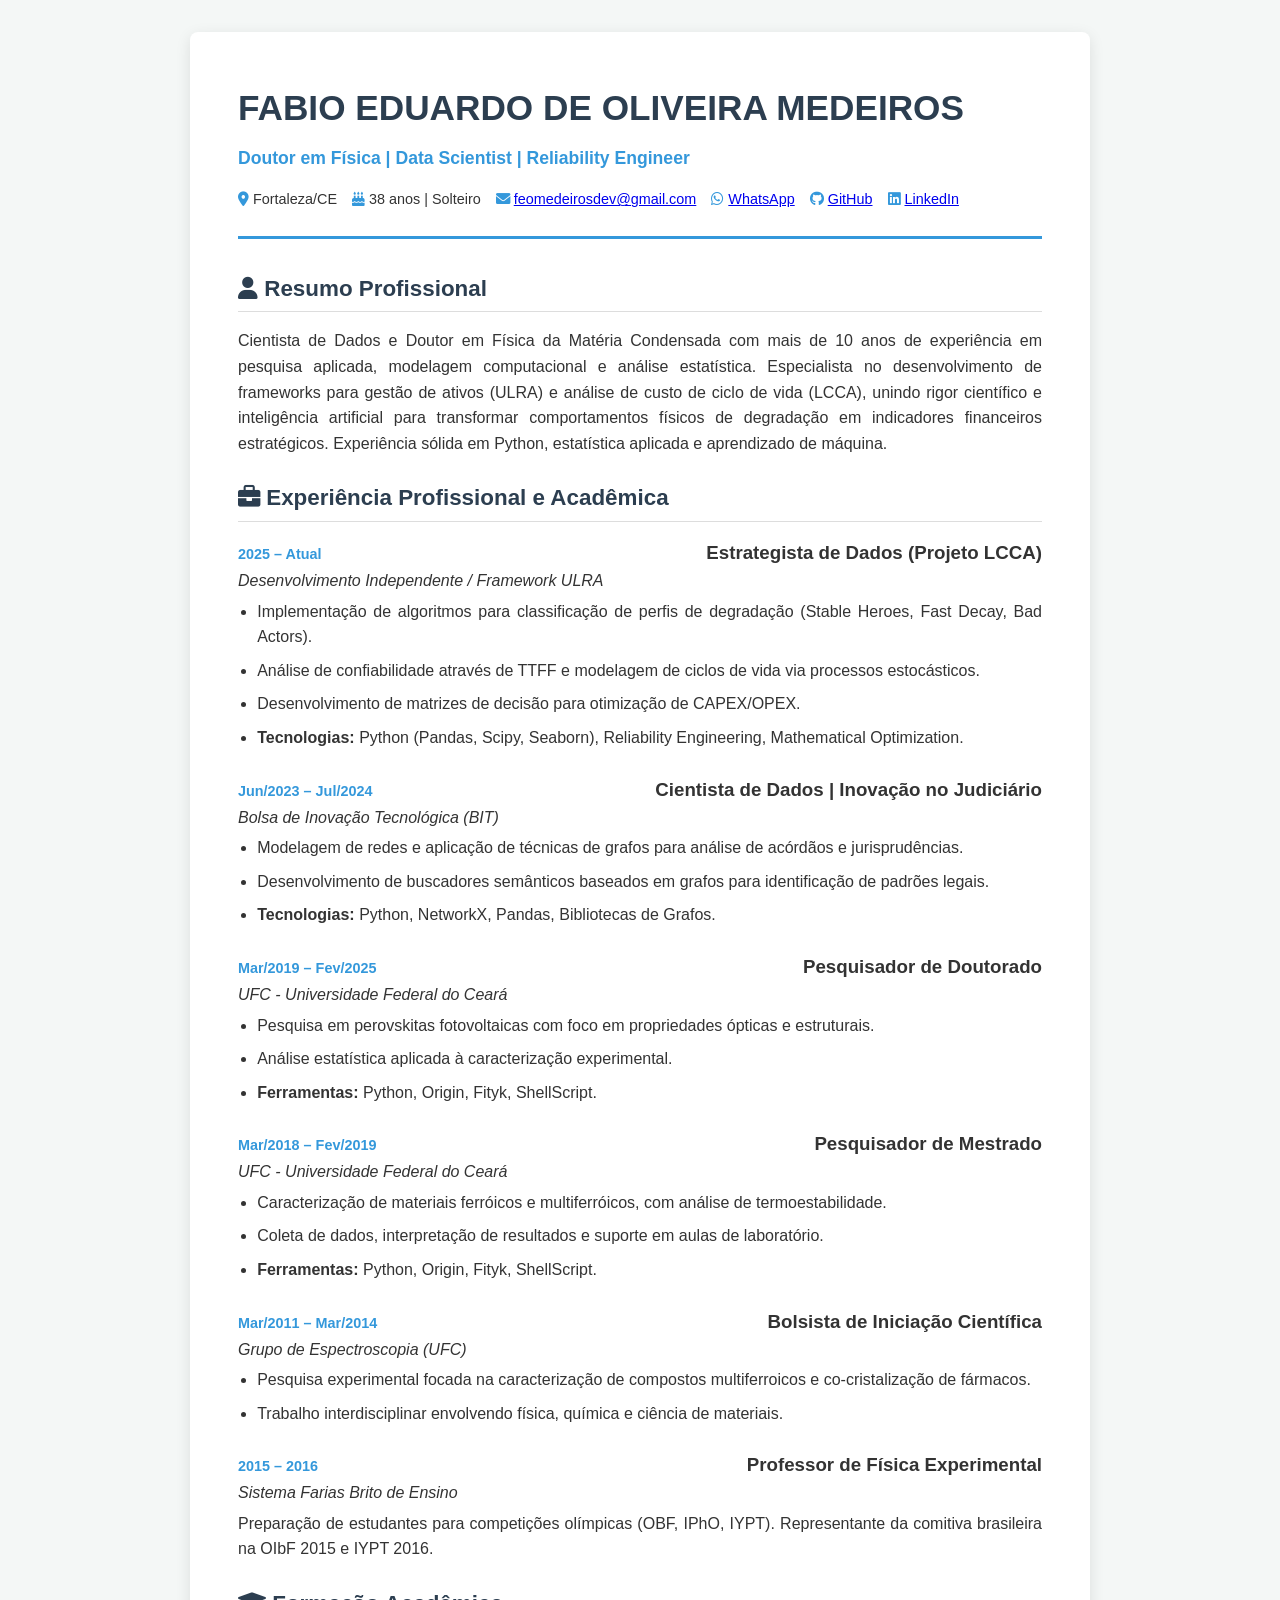
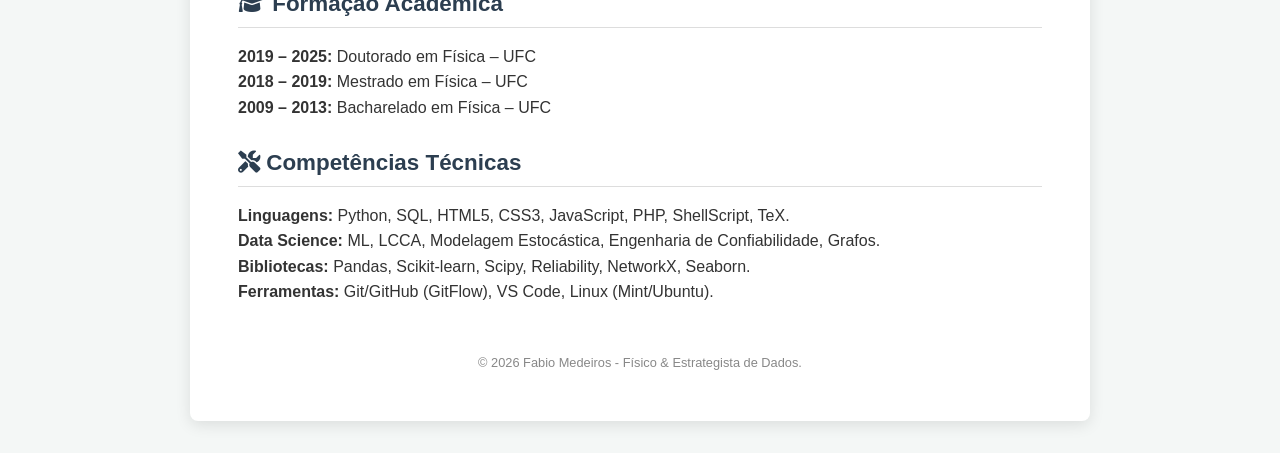
==== index.html @ d7c1f57a "new page" ====
<!DOCTYPE html>
<html lang="pt-br">
<head>
    <meta charset="UTF-8">
    <meta name="viewport" content="width=device-width, initial-scale=1.0">
    <title>Currículo | Fabio E. O. Medeiros</title>
    <link rel="stylesheet" href="print.css" media="print">
    <link rel="stylesheet" href="style.css">
    <link rel="stylesheet" href="https://cdnjs.cloudflare.com/ajax/libs/font-awesome/6.0.0/css/all.min.css">
</head>
<body>
    <div class="container">
        <header>
            <h1>FABIO EDUARDO DE OLIVEIRA MEDEIROS</h1>
            <p class="subtitle">Doutor em Física | Data Scientist | Reliability Engineer</p>
            
            <div class="contact-info">
                <span><i class="fas fa-map-marker-alt"></i> Fortaleza/CE</span>
                <span><i class="fas fa-birthday-cake"></i> 38 anos | Solteiro</span>
                <span><i class="fas fa-envelope"></i> <a href="mailto:feomedeirosdev@gmail.com">feomedeirosdev@gmail.com</a></span>
                <span><i class="fab fa-whatsapp"></i> <a href="https://wa.me/5585988275798" target="_blank">WhatsApp</a></span>
                <span><i class="fab fa-github"></i> <a href="https://github.com/feomedeirosdev" target="_blank">GitHub</a></span>
                <span><i class="fab fa-linkedin"></i> <a href="https://linkedin.com/in/fabio-medeiros-708567262" target="_blank">LinkedIn</a></span>
            </div>
        </header>

        <section id="resumo">
            <h2><i class="fas fa-user"></i> Resumo Profissional</h2>
            <p>
                Cientista de Dados e Doutor em Física da Matéria Condensada com mais de 10 anos de experiência em pesquisa aplicada, modelagem computacional e análise estatística. Especialista no desenvolvimento de frameworks para gestão de ativos (ULRA) e análise de custo de ciclo de vida (LCCA), unindo rigor científico e inteligência artificial para transformar comportamentos físicos de degradação em indicadores financeiros estratégicos. Experiência sólida em Python, estatística aplicada e aprendizado de máquina.
            </p>
        </section>

        <section id="experiencia">
            <h2><i class="fas fa-briefcase"></i> Experiência Profissional e Acadêmica</h2>

            <article class="item">
                <div class="header-item">
                    <span class="period"><time datetime="2025">2025</time> – <time datetime="2026">Atual</time></span>
                    <h3>Estrategista de Dados (Projeto LCCA)</h3>
                </div>
                <p class="company">Desenvolvimento Independente / Framework ULRA</p>
                <ul>
                    <li>Implementação de algoritmos para classificação de perfis de degradação (Stable Heroes, Fast Decay, Bad Actors).</li>
                    <li>Análise de confiabilidade através de TTFF e modelagem de ciclos de vida via processos estocásticos.</li>
                    <li>Desenvolvimento de matrizes de decisão para otimização de CAPEX/OPEX.</li>
                    <li><strong>Tecnologias:</strong> Python (Pandas, Scipy, Seaborn), Reliability Engineering, Mathematical Optimization.</li>
                </ul>
            </article>

            <article class="item">
                <div class="header-item">
                    <span class="period"><time datetime="2023-06">Jun/2023</time> – <time datetime="2024-07">Jul/2024</time></span>
                    <h3>Cientista de Dados | Inovação no Judiciário</h3>
                </div>
                <p class="company">Bolsa de Inovação Tecnológica (BIT)</p>
                <ul>
                    <li>Modelagem de redes e aplicação de técnicas de grafos para análise de acórdãos e jurisprudências.</li>
                    <li>Desenvolvimento de buscadores semânticos baseados em grafos para identificação de padrões legais.</li>
                    <li><strong>Tecnologias:</strong> Python, NetworkX, Pandas, Bibliotecas de Grafos.</li>
                </ul>
            </article>

            <article class="item">
                <div class="header-item">
                    <span class="period"><time datetime="2019-03">Mar/2019</time> – <time datetime="2025-02">Fev/2025</time></span>
                    <h3>Pesquisador de Doutorado</h3>
                </div>
                <p class="company">UFC - Universidade Federal do Ceará</p>
                <ul>
                    <li>Pesquisa em perovskitas fotovoltaicas com foco em propriedades ópticas e estruturais.</li>
                    <li>Análise estatística aplicada à caracterização experimental.</li>
                    <li><strong>Ferramentas:</strong> Python, Origin, Fityk, ShellScript.</li>
                </ul>
            </article>

            <article class="item">
                <div class="header-item">
                    <span class="period"><time datetime="2018-03">Mar/2018</time> – <time datetime="2019-02">Fev/2019</time></span>
                    <h3>Pesquisador de Mestrado</h3>
                </div>
                <p class="company">UFC - Universidade Federal do Ceará</p>
                <ul>
                    <li>Caracterização de materiais ferróicos e multiferróicos, com análise de termoestabilidade.</li>
                    <li>Coleta de dados, interpretação de resultados e suporte em aulas de laboratório.</li>
                    <li><strong>Ferramentas:</strong> Python, Origin, Fityk, ShellScript.</li>
                </ul>
            </article>

            <article class="item">
                <div class="header-item">
                    <span class="period"><time datetime="2011-03">Mar/2011</time> – <time datetime="2014-03">Mar/2014</time></span>
                    <h3>Bolsista de Iniciação Científica</h3>
                </div>
                <p class="company">Grupo de Espectroscopia (UFC)</p>
                <ul>
                    <li>Pesquisa experimental focada na caracterização de compostos multiferroicos e co-cristalização de fármacos.</li>
                    <li>Trabalho interdisciplinar envolvendo física, química e ciência de materiais.</li>
                </ul>
            </article>

            <article class="item">
                <div class="header-item">
                    <span class="period"><time datetime="2015">2015</time> – <time datetime="2016">2016</time></span>
                    <h3>Professor de Física Experimental</h3>
                </div>
                <p class="company">Sistema Farias Brito de Ensino</p>
                <p>Preparação de estudantes para competições olímpicas (OBF, IPhO, IYPT). Representante da comitiva brasileira na OIbF 2015 e IYPT 2016.</p>
            </article>
        </section>

        <section id="formacao">
            <h2><i class="fas fa-graduation-cap"></i> Formação Acadêmica</h2>
            <p><strong><time datetime="2019">2019</time> – <time datetime="2025">2025</time>:</strong> Doutorado em Física – UFC</p>
            <p><strong><time datetime="2018">2018</time> – <time datetime="2019">2019</time>:</strong> Mestrado em Física – UFC</p>
            <p><strong><time datetime="2009">2009</time> – <time datetime="2013">2013</time>:</strong> Bacharelado em Física – UFC</p>
        </section>

        <section id="skills">
            <h2><i class="fas fa-tools"></i> Competências Técnicas</h2>
            <div class="">
                <div><strong>Linguagens:</strong> Python, SQL, HTML5, CSS3, JavaScript, PHP, ShellScript, TeX.</div>
                <div><strong>Data Science:</strong> ML, LCCA, Modelagem Estocástica, Engenharia de Confiabilidade, Grafos.</div>
                <div><strong>Bibliotecas:</strong> Pandas, Scikit-learn, Scipy, Reliability, NetworkX, Seaborn.</div>
                <div><strong>Ferramentas:</strong> Git/GitHub (GitFlow), VS Code, Linux (Mint/Ubuntu).</div>
            </div>
        </section>

        <footer>
            <p>&copy; 2026 Fabio Medeiros - Físico & Estrategista de Dados.</p>
        </footer>
    </div>
</body>
</html>
---- print.css ----
/* Configurações de Página */
@page {
    margin: 1.5cm;
    size: A4;
}

body {
    background: #fff !important;
    color: #000 !important;
    font-size: 10pt;
    padding: 0;
}

.container {
    width: 100% !important;
    max-width: 100% !important;
    box-shadow: none !important;
    margin: 0 !important;
    padding: 0 !important;
}

/* Esconder elementos desnecessários na impressão */
.tema-switcher, 
.fa-whatsapp, 
.fab, 
.fas,
footer {
    display: none !important;
}

/* Ajustes de Tipografia */
h1 {
    font-size: 20pt;
    margin-bottom: 5pt;
    color: #000 !important;
    text-transform: uppercase;
}

h2 {
    font-size: 14pt;
    border-bottom: 2pt solid #333 !important;
    margin-top: 15pt;
    margin-bottom: 8pt;
    color: #000 !important;
}

h3 {
    font-size: 11pt;
    margin-bottom: 2pt;
}

.subtitle {
    font-size: 12pt;
    color: #333 !important;
    font-weight: bold;
}

.contact-info {
    border-bottom: 1pt solid #eee;
    padding-bottom: 10pt;
    margin-bottom: 15pt;
    display: block !important; /* Força vertical ou horizontal simples */
}

.contact-info span {
    display: inline-block;
    margin-right: 15pt;
}

.contact-info a {
    text-decoration: none;
    color: #000 !important;
}

/* Gerenciamento de Quebra de Página */
article {
    page-break-inside: avoid; /* Evita que uma experiência seja cortada ao meio */
    margin-bottom: 12pt;
}

ul {
    margin-top: 5pt;
}

li {
    margin-bottom: 2pt;
}

.skills-grid {
    display: block !important; /* Melhor que grid para impressão */
}

.skills-grid div {
    margin-bottom: 4pt;
}

/* Links em preto e sem sublinhado */
a {
    color: #000 !important;
    text-decoration: none !important;
}
---- style.css ----
:root {
    --primary-color: #2c3e50;
    --accent-color: #3498db;
    --text-color: #333;
    --bg-color: #f4f7f6;
}

* {
    margin: 0;
    padding: 0;
    box-sizing: border-box;
}

body {
    font-family: 'Segoe UI', Tahoma, Geneva, Verdana, sans-serif;
    line-height: 1.6;
    color: var(--text-color);
    background-color: var(--bg-color);
    padding: 2rem 1rem;
    line-height: 1.6;
    text-align: justify;
}

.container {
    max-width: 900px;
    margin: 0 auto;
    background: #fff;
    padding: 3rem;
    box-shadow: 0 4px 15px rgba(0, 0, 0, 0.1);
    border-radius: 8px;
}

header {
    border-bottom: 3px solid var(--accent-color);
    padding-bottom: 1.5rem;
    margin-bottom: 2rem;
}

h1 {
    color: var(--primary-color);
    font-size: 2.2rem;
    margin-bottom: 0.5rem;
    text-align: left;
}

.subtitle {
    color: var(--accent-color);
    font-weight: bold;
    font-size: 1.1rem;
}

.contact-info {
    margin-top: 1rem;
    display: flex;
    flex-wrap: wrap;
    gap: 15px;
    font-size: 0.9rem;
}

.contact-info i {
    color: var(--accent-color);
}

h2 {
    color: var(--primary-color);
    border-bottom: 1px solid #ddd;
    margin: 1.5rem 0 1rem;
    padding-bottom: 5px;
    font-size: 1.4rem;
    text-align: left;
}

.item {
    margin-bottom: 1.5rem;
}

.header-item {
    display: flex;
    justify-content: space-between;
    align-items: baseline;
}

.period {
    font-weight: bold;
    color: var(--accent-color);
    font-size: 0.9rem;
}

.company {
    font-style: italic;
    margin-bottom: 5px;
}

ul {
    margin-left: 1.2rem;
    margin-top: 5px;
}

li {
    margin-bottom: 3px;
}

article ul li {
    margin-bottom: 8px;
}

.skills-grid {
    display: grid;
    grid-template-columns: repeat(auto-fit, minmax(200px, 1fr));
    gap: 10px;
}

footer {
    text-align: center;
    margin-top: 3rem;
    font-size: 0.8rem;
    color: #888;
}

@media (max-width: 600px) {
    .container {
        padding: 1.5rem;
    }

    .header-item {
        flex-direction: column;
    }
}
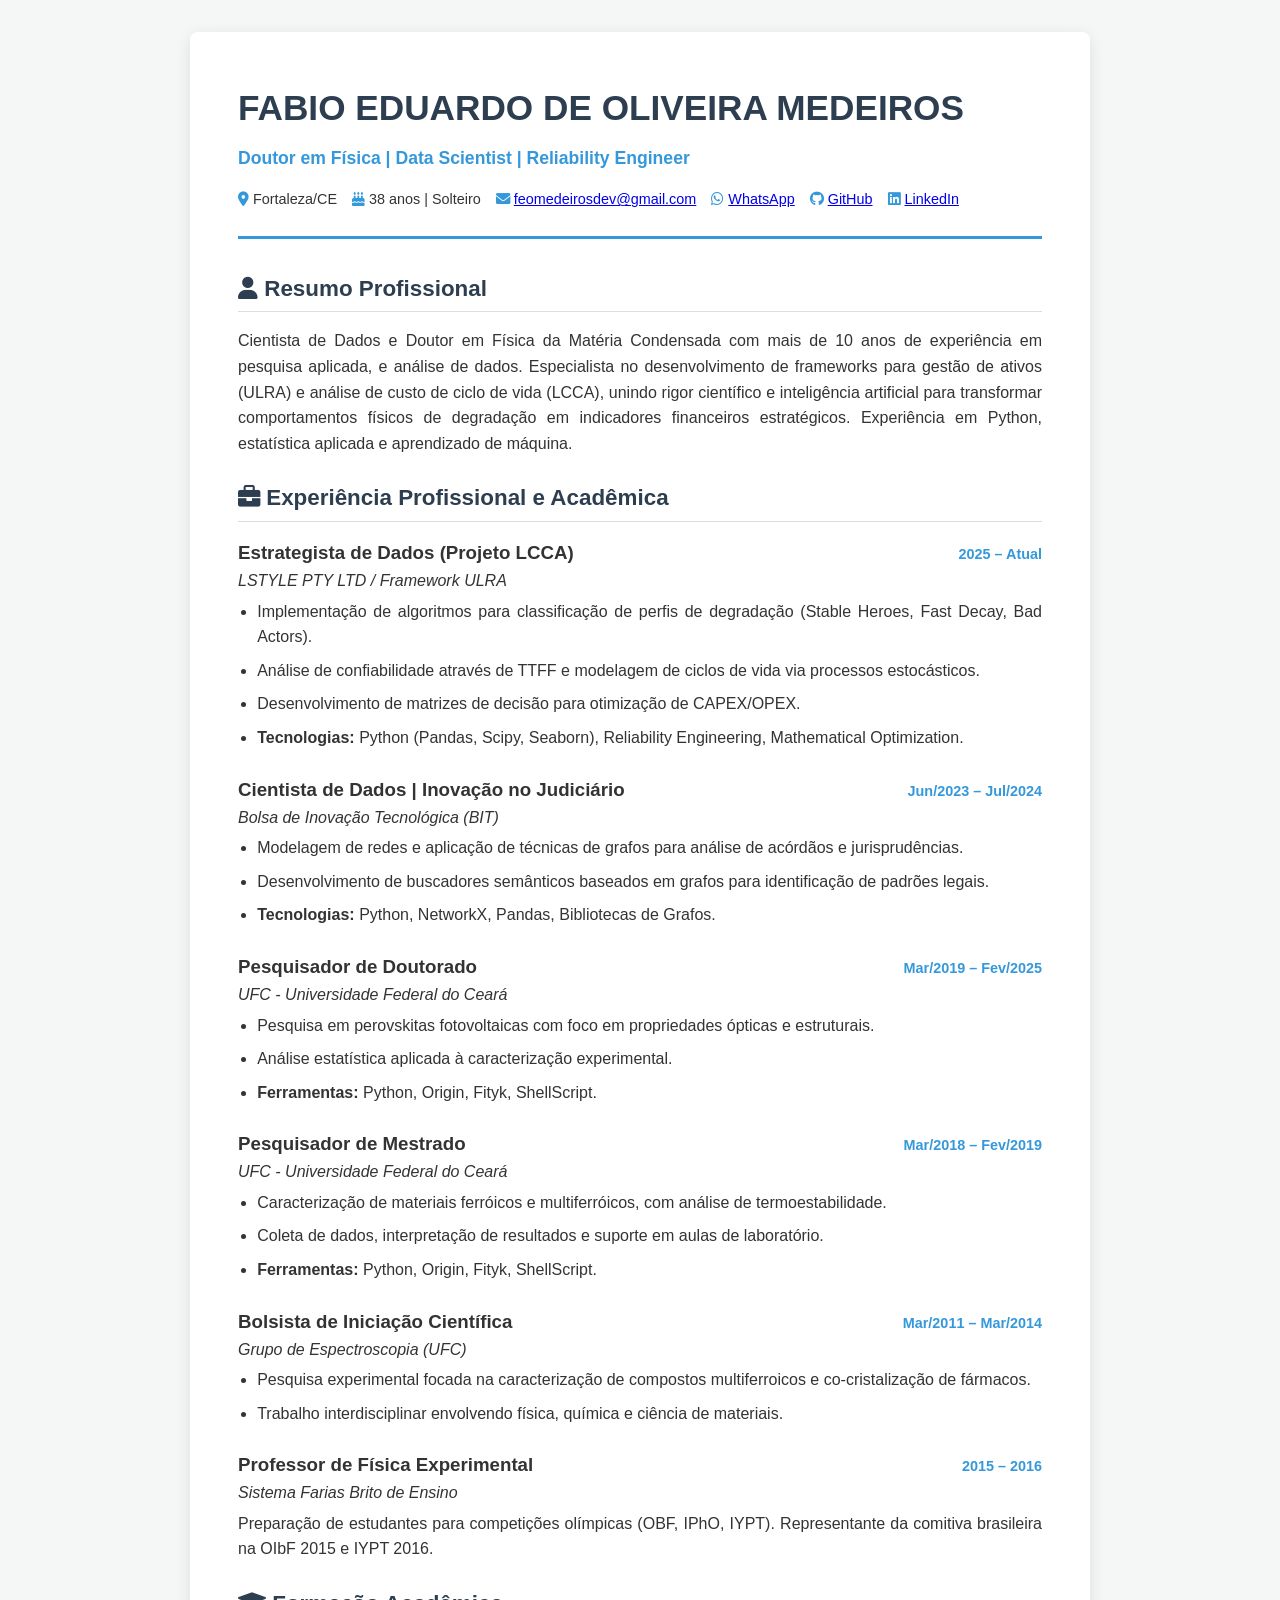
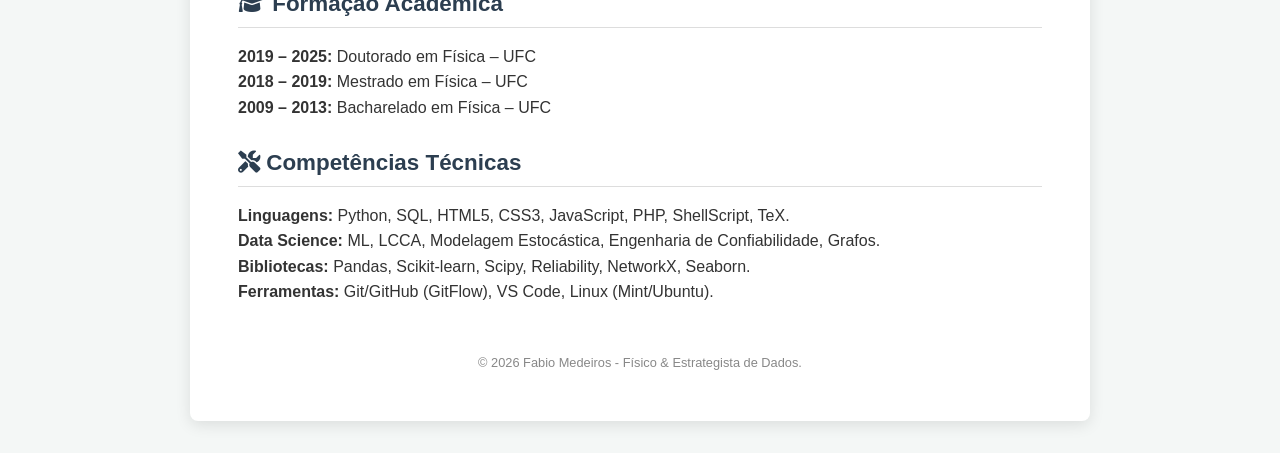
==== commit b4c36da9: "updates" ====
--- a/index.html
+++ b/index.html
@@ -27,7 +27,7 @@
         <section id="resumo">
             <h2><i class="fas fa-user"></i> Resumo Profissional</h2>
             <p>
-                Cientista de Dados e Doutor em Física da Matéria Condensada com mais de 10 anos de experiência em pesquisa aplicada, modelagem computacional e análise estatística. Especialista no desenvolvimento de frameworks para gestão de ativos (ULRA) e análise de custo de ciclo de vida (LCCA), unindo rigor científico e inteligência artificial para transformar comportamentos físicos de degradação em indicadores financeiros estratégicos. Experiência sólida em Python, estatística aplicada e aprendizado de máquina.
+                Cientista de Dados e Doutor em Física da Matéria Condensada com mais de 10 anos de experiência em pesquisa aplicada, e análise de dados. Especialista no desenvolvimento de frameworks para gestão de ativos (ULRA) e análise de custo de ciclo de vida (LCCA), unindo rigor científico e inteligência artificial para transformar comportamentos físicos de degradação em indicadores financeiros estratégicos. Experiência em Python, estatística aplicada e aprendizado de máquina.
             </p>
         </section>
 
@@ -36,10 +36,10 @@
 
             <article class="item">
                 <div class="header-item">
+                    <h3>Estrategista de Dados (Projeto LCCA)</h3>
                     <span class="period"><time datetime="2025">2025</time> – <time datetime="2026">Atual</time></span>
-                    <h3>Estrategista de Dados (Projeto LCCA)</h3>
                 </div>
-                <p class="company">Desenvolvimento Independente / Framework ULRA</p>
+                <p class="company">LSTYLE PTY LTD / Framework ULRA</p>
                 <ul>
                     <li>Implementação de algoritmos para classificação de perfis de degradação (Stable Heroes, Fast Decay, Bad Actors).</li>
                     <li>Análise de confiabilidade através de TTFF e modelagem de ciclos de vida via processos estocásticos.</li>
@@ -50,8 +50,8 @@
 
             <article class="item">
                 <div class="header-item">
+                    <h3>Cientista de Dados | Inovação no Judiciário</h3>
                     <span class="period"><time datetime="2023-06">Jun/2023</time> – <time datetime="2024-07">Jul/2024</time></span>
-                    <h3>Cientista de Dados | Inovação no Judiciário</h3>
                 </div>
                 <p class="company">Bolsa de Inovação Tecnológica (BIT)</p>
                 <ul>
@@ -63,8 +63,8 @@
 
             <article class="item">
                 <div class="header-item">
+                    <h3>Pesquisador de Doutorado</h3>
                     <span class="period"><time datetime="2019-03">Mar/2019</time> – <time datetime="2025-02">Fev/2025</time></span>
-                    <h3>Pesquisador de Doutorado</h3>
                 </div>
                 <p class="company">UFC - Universidade Federal do Ceará</p>
                 <ul>
@@ -76,8 +76,8 @@
 
             <article class="item">
                 <div class="header-item">
+                    <h3>Pesquisador de Mestrado</h3>
                     <span class="period"><time datetime="2018-03">Mar/2018</time> – <time datetime="2019-02">Fev/2019</time></span>
-                    <h3>Pesquisador de Mestrado</h3>
                 </div>
                 <p class="company">UFC - Universidade Federal do Ceará</p>
                 <ul>
@@ -89,8 +89,8 @@
 
             <article class="item">
                 <div class="header-item">
+                    <h3>Bolsista de Iniciação Científica</h3>
                     <span class="period"><time datetime="2011-03">Mar/2011</time> – <time datetime="2014-03">Mar/2014</time></span>
-                    <h3>Bolsista de Iniciação Científica</h3>
                 </div>
                 <p class="company">Grupo de Espectroscopia (UFC)</p>
                 <ul>
@@ -101,8 +101,8 @@
 
             <article class="item">
                 <div class="header-item">
+                    <h3>Professor de Física Experimental</h3>
                     <span class="period"><time datetime="2015">2015</time> – <time datetime="2016">2016</time></span>
-                    <h3>Professor de Física Experimental</h3>
                 </div>
                 <p class="company">Sistema Farias Brito de Ensino</p>
                 <p>Preparação de estudantes para competições olímpicas (OBF, IPhO, IYPT). Representante da comitiva brasileira na OIbF 2015 e IYPT 2016.</p>
--- a/style.css
+++ b/style.css
@@ -70,6 +70,10 @@
     text-align: left;
 }
 
+h3 {
+    text-align: left;
+}
+
 .item {
     margin-bottom: 1.5rem;
 }
